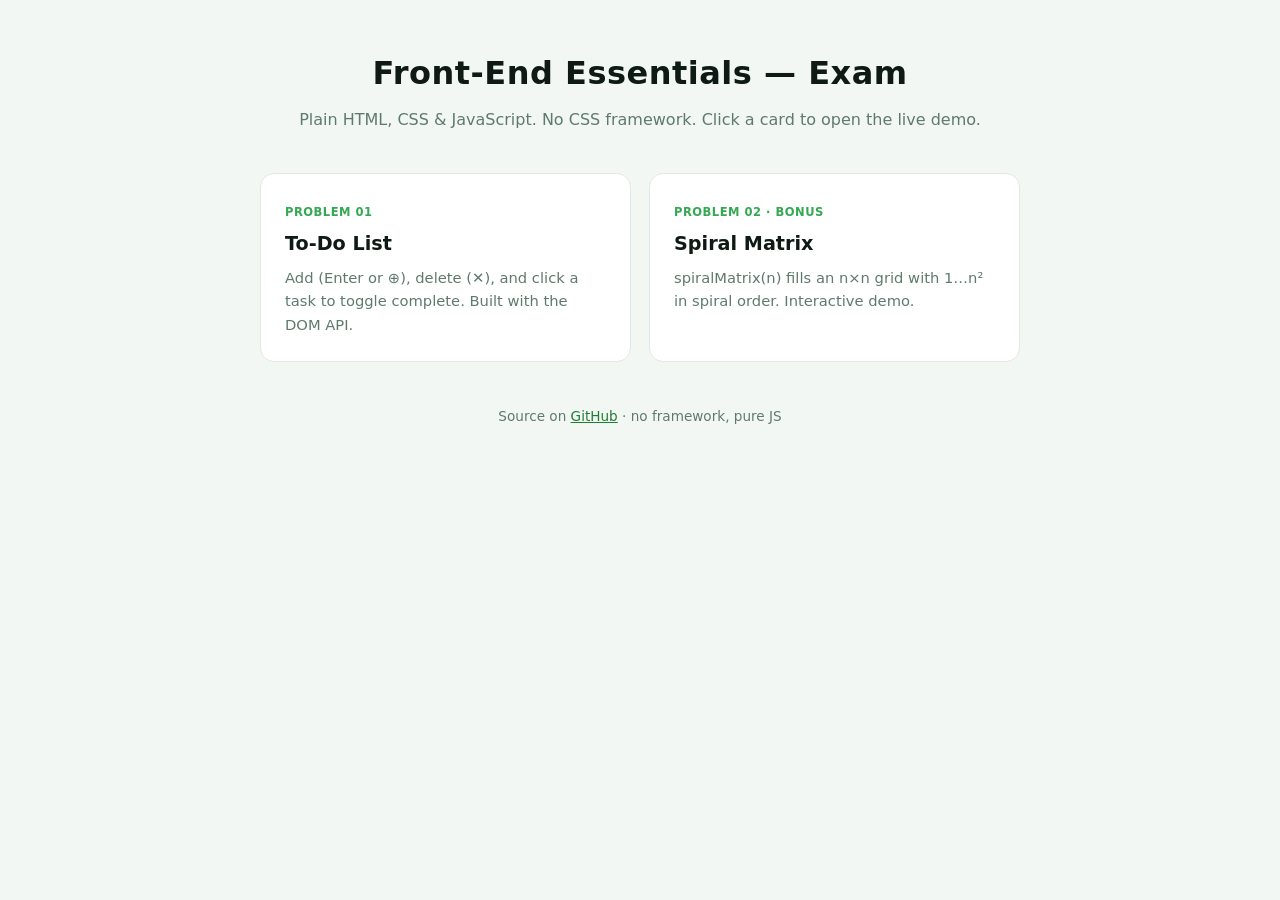
==== index.html @ 79f9ef46 "FEE exam: To-Do List (DOM) + Spiral Matrix bonus, with landing page Problem 01: To-Do list app (add " ====
<!DOCTYPE html>
<html lang="en">
<head>
  <meta charset="UTF-8" />
  <meta name="viewport" content="width=device-width, initial-scale=1.0" />
  <title>FEE Exam — Demos</title>
  <style>
    :root {
      --bg:#0f1a14; --card:#16241c; --line:#2c4636;
      --text:#e6f0ea; --muted:#93b3a2; --accent:#34a853; --accent2:#8fd19e;
    }
    @media (prefers-color-scheme: light) {
      :root { --bg:#f2f7f4; --card:#ffffff; --line:#dfeae3; --text:#0f1a14; --muted:#5f7a6c; --accent:#1e7e34; --accent2:#34a853; }
    }
    * { box-sizing:border-box; margin:0; padding:0; }
    body {
      font-family: system-ui, -apple-system, "Segoe UI", Roboto, sans-serif;
      background: var(--bg); color: var(--text); line-height:1.6;
      padding: 48px 20px; min-height:100vh;
    }
    .wrap { max-width: 760px; margin: 0 auto; }
    header { text-align:center; margin-bottom:40px; }
    h1 { font-size:2rem; letter-spacing:.5px; }
    header p { color: var(--muted); margin-top:8px; }
    .grid { display:grid; grid-template-columns:repeat(2,1fr); gap:18px; }
    @media (max-width:560px){ .grid { grid-template-columns:1fr; } }
    a.card {
      display:block; background:var(--card); border:1px solid var(--line);
      border-radius:14px; padding:24px; text-decoration:none; color:inherit;
      transition: transform .15s ease, border-color .15s ease;
    }
    a.card:hover { transform:translateY(-4px); border-color:var(--accent); }
    .tag { display:inline-block; font-size:.72rem; font-weight:700; letter-spacing:.5px;
           color:var(--accent2); text-transform:uppercase; margin-bottom:8px; }
    .card h3 { font-size:1.2rem; margin-bottom:6px; }
    .card p { color:var(--muted); font-size:.92rem; }
    footer { text-align:center; color:var(--muted); font-size:.85rem; margin-top:44px; }
    footer a { color:var(--accent); }
  </style>
</head>
<body>
  <div class="wrap">
    <header>
      <h1>Front-End Essentials — Exam</h1>
      <p>Plain HTML, CSS &amp; JavaScript. No CSS framework. Click a card to open the live demo.</p>
    </header>

    <div class="grid">
      <a class="card" href="problem01/index.html">
        <span class="tag">Problem 01</span>
        <h3>To-Do List</h3>
        <p>Add (Enter or ⊕), delete (✕), and click a task to toggle complete. Built with the DOM API.</p>
      </a>
      <a class="card" href="problem02/index.html">
        <span class="tag">Problem 02 · Bonus</span>
        <h3>Spiral Matrix</h3>
        <p>spiralMatrix(n) fills an n×n grid with 1…n² in spiral order. Interactive demo.</p>
      </a>
    </div>

    <footer>
      Source on <a href="https://github.com/anhnt-24/FEE-exam">GitHub</a> · no framework, pure JS
    </footer>
  </div>
</body>
</html>
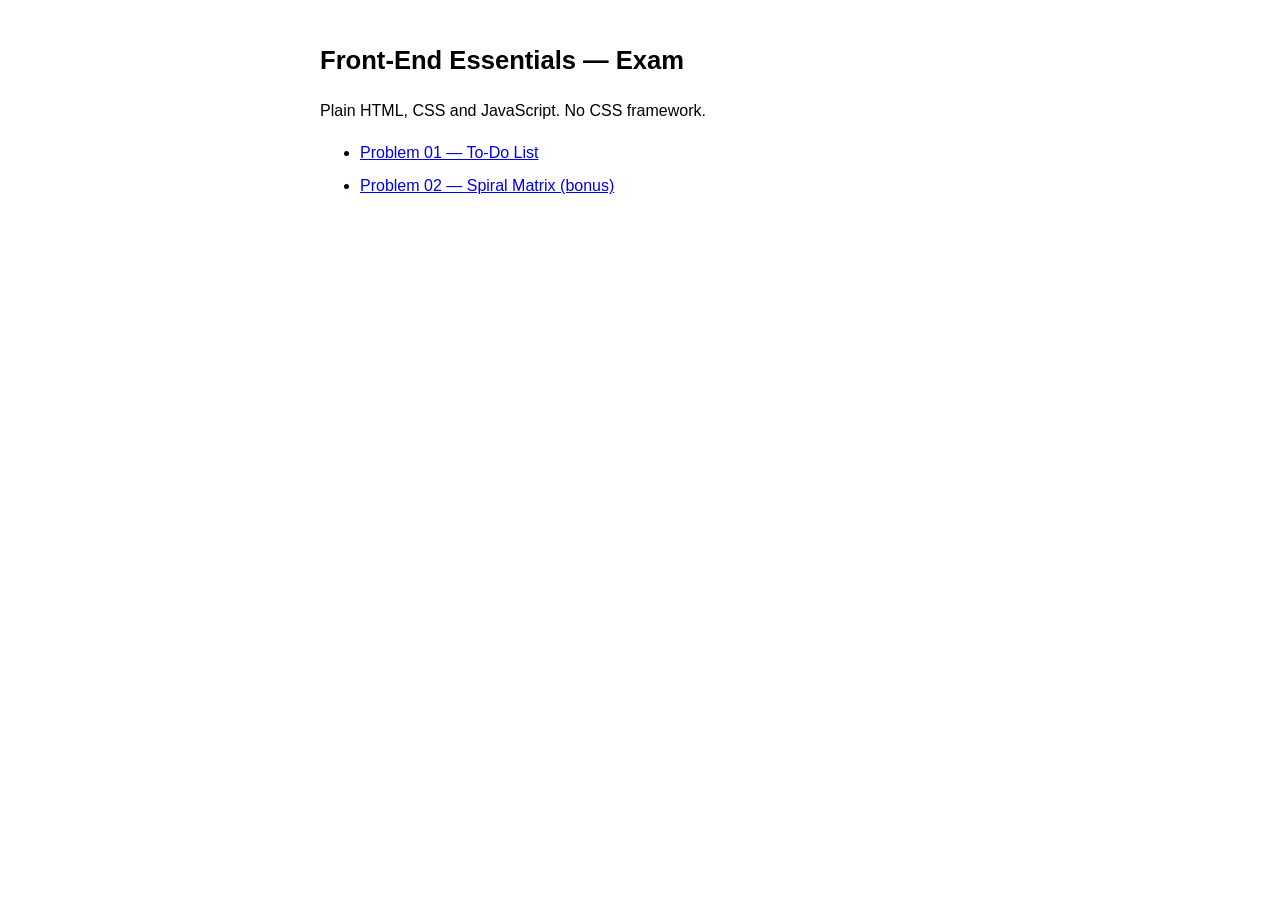
==== commit e29d3dca: "Simplify landing page to minimal HTML + a little CSS Co-Authored-By: Claude Opus 4.8 <noreply@anthro" ====
--- a/index.html
+++ b/index.html
@@ -3,64 +3,26 @@
 <head>
   <meta charset="UTF-8" />
   <meta name="viewport" content="width=device-width, initial-scale=1.0" />
-  <title>FEE Exam — Demos</title>
+  <title>FEE Exam</title>
   <style>
-    :root {
-      --bg:#0f1a14; --card:#16241c; --line:#2c4636;
-      --text:#e6f0ea; --muted:#93b3a2; --accent:#34a853; --accent2:#8fd19e;
+    body {
+      font-family: Arial, Helvetica, sans-serif;
+      max-width: 640px;
+      margin: 40px auto;
+      padding: 0 16px;
+      line-height: 1.6;
     }
-    @media (prefers-color-scheme: light) {
-      :root { --bg:#f2f7f4; --card:#ffffff; --line:#dfeae3; --text:#0f1a14; --muted:#5f7a6c; --accent:#1e7e34; --accent2:#34a853; }
-    }
-    * { box-sizing:border-box; margin:0; padding:0; }
-    body {
-      font-family: system-ui, -apple-system, "Segoe UI", Roboto, sans-serif;
-      background: var(--bg); color: var(--text); line-height:1.6;
-      padding: 48px 20px; min-height:100vh;
-    }
-    .wrap { max-width: 760px; margin: 0 auto; }
-    header { text-align:center; margin-bottom:40px; }
-    h1 { font-size:2rem; letter-spacing:.5px; }
-    header p { color: var(--muted); margin-top:8px; }
-    .grid { display:grid; grid-template-columns:repeat(2,1fr); gap:18px; }
-    @media (max-width:560px){ .grid { grid-template-columns:1fr; } }
-    a.card {
-      display:block; background:var(--card); border:1px solid var(--line);
-      border-radius:14px; padding:24px; text-decoration:none; color:inherit;
-      transition: transform .15s ease, border-color .15s ease;
-    }
-    a.card:hover { transform:translateY(-4px); border-color:var(--accent); }
-    .tag { display:inline-block; font-size:.72rem; font-weight:700; letter-spacing:.5px;
-           color:var(--accent2); text-transform:uppercase; margin-bottom:8px; }
-    .card h3 { font-size:1.2rem; margin-bottom:6px; }
-    .card p { color:var(--muted); font-size:.92rem; }
-    footer { text-align:center; color:var(--muted); font-size:.85rem; margin-top:44px; }
-    footer a { color:var(--accent); }
+    h1 { font-size: 1.6rem; }
+    li { margin-bottom: 8px; }
   </style>
 </head>
 <body>
-  <div class="wrap">
-    <header>
-      <h1>Front-End Essentials — Exam</h1>
-      <p>Plain HTML, CSS &amp; JavaScript. No CSS framework. Click a card to open the live demo.</p>
-    </header>
+  <h1>Front-End Essentials — Exam</h1>
+  <p>Plain HTML, CSS and JavaScript. No CSS framework.</p>
 
-    <div class="grid">
-      <a class="card" href="problem01/index.html">
-        <span class="tag">Problem 01</span>
-        <h3>To-Do List</h3>
-        <p>Add (Enter or ⊕), delete (✕), and click a task to toggle complete. Built with the DOM API.</p>
-      </a>
-      <a class="card" href="problem02/index.html">
-        <span class="tag">Problem 02 · Bonus</span>
-        <h3>Spiral Matrix</h3>
-        <p>spiralMatrix(n) fills an n×n grid with 1…n² in spiral order. Interactive demo.</p>
-      </a>
-    </div>
-
-    <footer>
-      Source on <a href="https://github.com/anhnt-24/FEE-exam">GitHub</a> · no framework, pure JS
-    </footer>
-  </div>
+  <ul>
+    <li><a href="problem01/index.html">Problem 01 — To-Do List</a></li>
+    <li><a href="problem02/index.html">Problem 02 — Spiral Matrix (bonus)</a></li>
+  </ul>
 </body>
 </html>
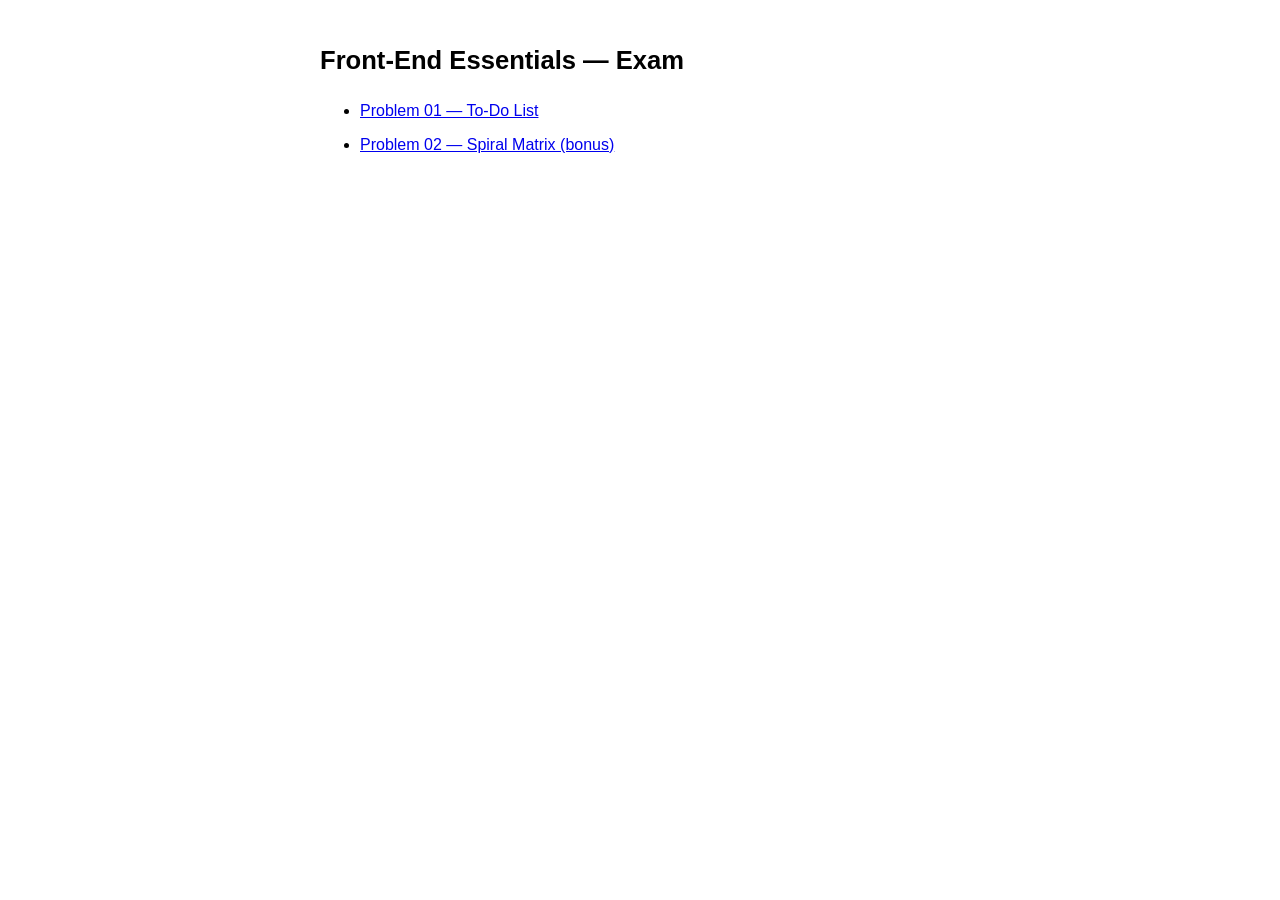
==== commit ad12f8c1: "Remove intro line from landing page Co-Authored-By: Claude Opus 4.8 <noreply@anthropic.com>" ====
--- a/index.html
+++ b/index.html
@@ -18,7 +18,6 @@
 </head>
 <body>
   <h1>Front-End Essentials — Exam</h1>
-  <p>Plain HTML, CSS and JavaScript. No CSS framework.</p>
 
   <ul>
     <li><a href="problem01/index.html">Problem 01 — To-Do List</a></li>
